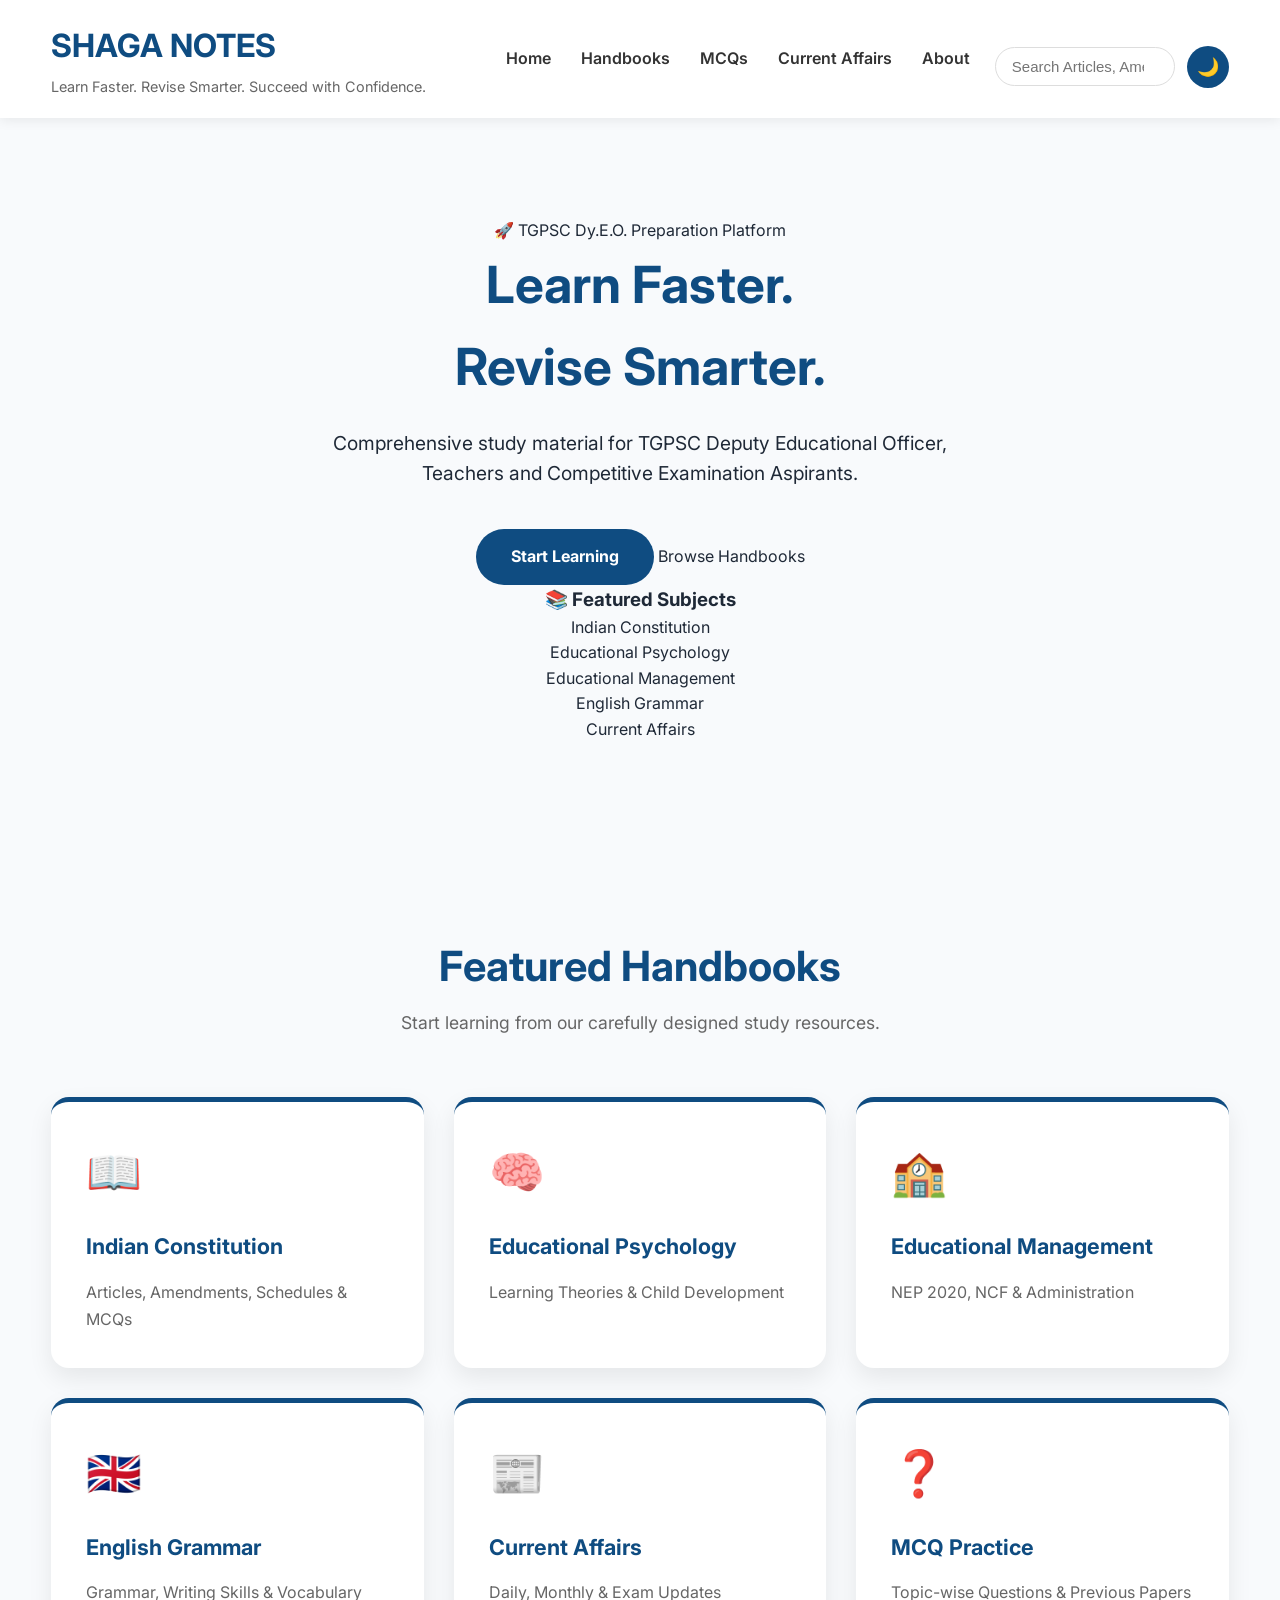
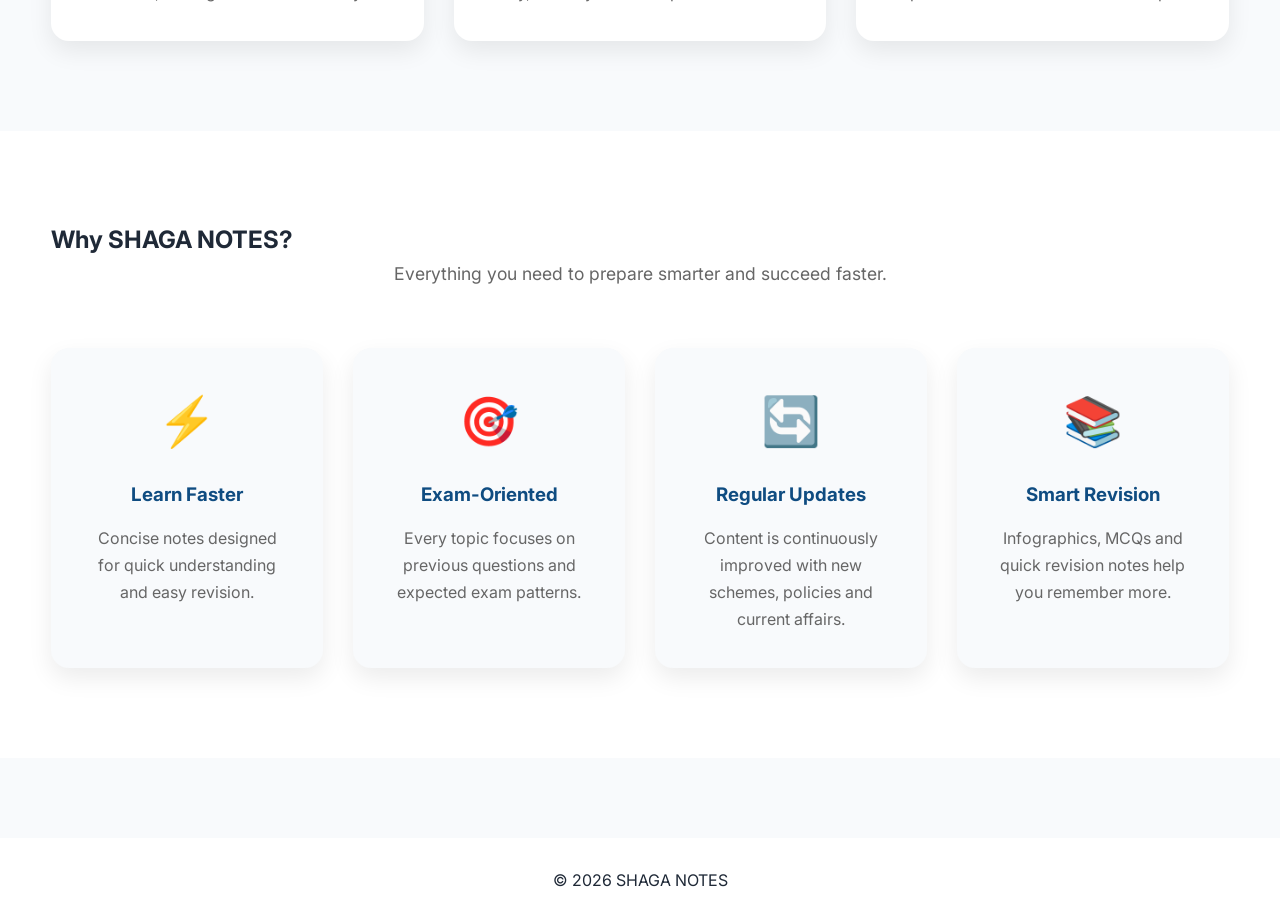
==== index.html @ 4fc5cce2 "Initial SHAGA NOTES website" ====
<!DOCTYPE html>
<html lang="en">

<head>

    <meta charset="UTF-8">
    <meta name="viewport" content="width=device-width, initial-scale=1.0">

    <title>SHAGA NOTES | Learn Faster. Revise Smarter.</title>

    <link rel="preconnect" href="https://fonts.googleapis.com">
    <link rel="preconnect" href="https://fonts.gstatic.com" crossorigin>

    <link
        href="https://fonts.googleapis.com/css2?family=Inter:wght@300;400;500;600;700&family=Poppins:wght@600;700&display=swap"
        rel="stylesheet">

    <link rel="stylesheet" href="assets/css/variables.css">
    <link rel="stylesheet" href="assets/css/base.css">
    <link rel="stylesheet" href="assets/css/layout.css">
    <link rel="stylesheet" href="assets/css/components.css">
    <link rel="stylesheet" href="assets/css/responsive.css">

</head>

<body>
    <header class="site-header">

        <div class="container">

            <div class="logo">

                <h1>SHAGA NOTES</h1>

                <p>Learn Faster. Revise Smarter. Succeed with Confidence.</p>

            </div>

            <nav class="navbar">

    <ul class="nav-links">

        <li><a href="#">Home</a></li>
        <li><a href="#">Handbooks</a></li>
        <li><a href="#">MCQs</a></li>
        <li><a href="#">Current Affairs</a></li>
        <li><a href="#">About</a></li>

    </ul>

    <div class="nav-actions">

        <input
            type="search"
            id="searchBox"
            placeholder="Search Articles, Amendments..."
        >

        <button id="themeToggle">🌙</button>

    </div>

</nav>
        </div>

    </header>

    <main>

        <section class="hero">

            <div class="hero-left">

                <span class="badge">🚀 TGPSC Dy.E.O. Preparation Platform</span>

                <h2>
                    Learn Faster.<br>
                    Revise Smarter.
                </h2>

                <p>
                    Comprehensive study material for TGPSC Deputy Educational Officer,
                    Teachers and Competitive Examination Aspirants.
                </p>

                <div class="hero-buttons">

                    <a href="#" class="btn">Start Learning</a>

                    <a href="#" class="btn-outline">Browse Handbooks</a>

                </div>

            </div>

            <div class="hero-right">

                <div class="hero-card">

                    <h3>📚 Featured Subjects</h3>

                    <ul>

                        <li>Indian Constitution</li>

                        <li>Educational Psychology</li>

                        <li>Educational Management</li>

                        <li>English Grammar</li>

                        <li>Current Affairs</li>

                    </ul>

                </div>

            </div>

        </section>
        <section class="handbooks">

            <div class="container">

                <h2>Featured Handbooks</h2>

                <p class="section-subtitle">
                    Start learning from our carefully designed study resources.
                </p>

                <div class="handbook-grid">

                    <a class="book-card" href="books/constitution/index.html">

                        <span class="icon">📖</span>

                        <h3>Indian Constitution</h3>

                        <p>Articles, Amendments, Schedules & MCQs</p>

                    </a>

                    <a class="book-card" href="#">

                        <span class="icon">🧠</span>

                        <h3>Educational Psychology</h3>

                        <p>Learning Theories & Child Development</p>

                    </a>

                    <a class="book-card" href="#">

                        <span class="icon">🏫</span>

                        <h3>Educational Management</h3>

                        <p>NEP 2020, NCF & Administration</p>

                    </a>

                    <a class="book-card" href="#">

                        <span class="icon">🇬🇧</span>

                        <h3>English Grammar</h3>

                        <p>Grammar, Writing Skills & Vocabulary</p>

                    </a>

                    <a class="book-card" href="#">

                        <span class="icon">📰</span>

                        <h3>Current Affairs</h3>

                        <p>Daily, Monthly & Exam Updates</p>

                    </a>

                    <a class="book-card" href="#">

                        <span class="icon">❓</span>

                        <h3>MCQ Practice</h3>

                        <p>Topic-wise Questions & Previous Papers</p>

                    </a>

                </div>

            </div>

        </section>
        <section class="features">

            <div class="container">

                <h2>Why SHAGA NOTES?</h2>

                <p class="section-subtitle">

                    Everything you need to prepare smarter and succeed faster.

                </p>

                <div class="feature-grid">

                    <div class="feature-card">

                        <div class="feature-icon">⚡</div>

                        <h3>Learn Faster</h3>

                        <p>

                            Concise notes designed for quick understanding and easy revision.

                        </p>

                    </div>

                    <div class="feature-card">

                        <div class="feature-icon">🎯</div>

                        <h3>Exam-Oriented</h3>

                        <p>

                            Every topic focuses on previous questions and expected exam patterns.

                        </p>

                    </div>

                    <div class="feature-card">

                        <div class="feature-icon">🔄</div>

                        <h3>Regular Updates</h3>

                        <p>

                            Content is continuously improved with new schemes, policies and current affairs.

                        </p>

                    </div>

                    <div class="feature-card">

                        <div class="feature-icon">📚</div>

                        <h3>Smart Revision</h3>

                        <p>

                            Infographics, MCQs and quick revision notes help you remember more.

                        </p>

                    </div>

                </div>

            </div>

        </section>
    </main>

    <footer>

        <p>

            © 2026 SHAGA NOTES

        </p>

    </footer>
<script src="assets/js/app.js"></script>
</body>

</html>
---- assets/css/variables.css ----
:root{

--primary:#0F4C81;
--secondary:#00B894;

--background:#F8FAFC;
--card:#FFFFFF;

--text:#1F2937;

--border:#E5E7EB;

--shadow:0 10px 25px rgba(0,0,0,.08);

}

body.dark{

--background:#121212;

--card:#1E1E1E;

--text:#F5F5F5;

--border:#333;

--shadow:0 10px 25px rgba(0,0,0,.45);

}
---- assets/css/base.css ----
*{
margin:0;
padding:0;
box-sizing:border-box;
}

html{
scroll-behavior:smooth;
}

body{

font-family:'Inter',sans-serif;

background:var(--background);

color:var(--text);

transition:.35s;

line-height:1.6;

}

a{
text-decoration:none;
color:inherit;
}

ul{
list-style:none;
}

img{
max-width:100%;
display:block;
}

button{

cursor:pointer;

font-family:inherit;

}
---- assets/css/layout.css ----
.container{

width:min(1200px,92%);

margin:auto;

}

.site-header{

background : var(--card);

box-shadow:0 2px 12px rgba(0,0,0,.08);

position:sticky;

top:0;

z-index:100;

}

.site-header .container{

display:flex;

justify-content:space-between;

align-items:center;

padding:20px 0;

}

.logo h1{

color:#0F4C81;

font-size:2rem;

margin-bottom:4px;

}

.logo p{

font-size:.9rem;

color:#666;

}

nav ul{

display:flex;

gap:30px;

list-style:none;

}

nav a{

text-decoration:none;

color:#333;

font-weight:600;

transition:.3s;

}

nav a:hover{

color:#0F4C81;

}

.hero{

text-align:center;

padding:100px 20px;

}

.hero h2{

font-size:3.2rem;

color:#0F4C81;

margin-bottom:20px;

}

.hero p{

max-width:700px;

margin:auto;

font-size:1.2rem;

margin-bottom:40px;

}

.btn{

display:inline-block;

padding:15px 35px;

background:#0F4C81;

color:white;

text-decoration:none;

border-radius:40px;

font-weight:bold;

transition:.3s;

}

.btn:hover{

background:#08345a;

}

footer{

margin-top:80px;

padding:30px;

text-align:center;

background:var(--card);

}/* ==========================================
   FEATURED HANDBOOKS
========================================== */

.handbooks{

    padding:90px 0;

    background:#f8fafc;

}

.handbooks h2{

    text-align:center;

    font-size:2.6rem;

    color:#0F4C81;

    margin-bottom:10px;

}

.section-subtitle{

    text-align:center;

    color:#666;

    margin-bottom:60px;

    font-size:1.1rem;

}

.handbook-grid{

    display:grid;

    grid-template-columns:repeat(auto-fit,minmax(300px,1fr));

    gap:30px;

}

.book-card{

    background:var(--card);

    color:var(--text);

    border-radius:18px;

    padding:35px;

    text-decoration:none;

    color:#222;

    box-shadow:0 10px 25px rgba(0,0,0,.08);

    transition:.35s;

    border-top:5px solid #0F4C81;

}

.book-card:hover{

    transform:translateY(-10px);

    box-shadow:0 18px 40px rgba(0,0,0,.15);

}

.book-card .icon{

    font-size:2.8rem;

    display:block;

    margin-bottom:20px;

}

.book-card h3{

    color:#0F4C81;

    margin-bottom:15px;

    font-size:1.35rem;

}

.book-card p{

    color:#666;

    line-height:1.7;

}

/* ==========================================
   WHY SHAGA NOTES
========================================== */

.features{

    padding:90px 0;

    background:var(--card);

}

.feature-grid{

    display:grid;

    grid-template-columns:repeat(auto-fit,minmax(250px,1fr));

    gap:30px;

    margin-top:50px;

}

.feature-card{

    text-align:center;

    padding:35px;

    border-radius:18px;

    background:var(--background);

    box-shadow:0 10px 25px rgba(0,0,0,.08);

    transition:.35s;

}

.feature-card:hover{

    transform:translateY(-8px);

    box-shadow:0 18px 40px rgba(0,0,0,.15);

}

.feature-icon{

    font-size:3rem;

    margin-bottom:20px;

}

.feature-card h3{

    color:#0F4C81;

    margin-bottom:15px;

}

.feature-card p{

    color:#666;

    line-height:1.7;

}

/* ===========================
   NAV ACTIONS
=========================== */

.navbar{

display:flex;

align-items:center;

gap:25px;

}

.nav-actions{

display:flex;

align-items:center;

gap:12px;

}

#searchBox{

padding:10px 16px;

border-radius:30px;

border:1px solid #ddd;

width:240px;

font-size:15px;

outline:none;

transition:.3s;

}

#searchBox:focus{

border-color:#0F4C81;

}

#themeToggle{

width:42px;

height:42px;

border:none;

border-radius:50%;

background:#0F4C81;

color:white;

cursor:pointer;

font-size:18px;

transition:.3s;

}

#themeToggle:hover{

transform:rotate(20deg);

}
---- assets/css/components.css ----
.card h3{

margin:20px 0;

color:var(--primary);

}

.card p{

color:#666;

}
---- assets/css/responsive.css ----
@media(max-width:768px){

.navbar{

flex-direction:column;

gap:20px;

}

.nav-links{

flex-direction:column;

text-align:center;

}

.hero h1{

font-size:40px;

}

}
/* Why SHAGA NOTES */

@media(max-width:768px){

.feature-grid{

grid-template-columns:1fr;

}

}

.nav-actions{

justify-content:center;

margin-top:15px;

}

#searchBox{

width:180px;

}
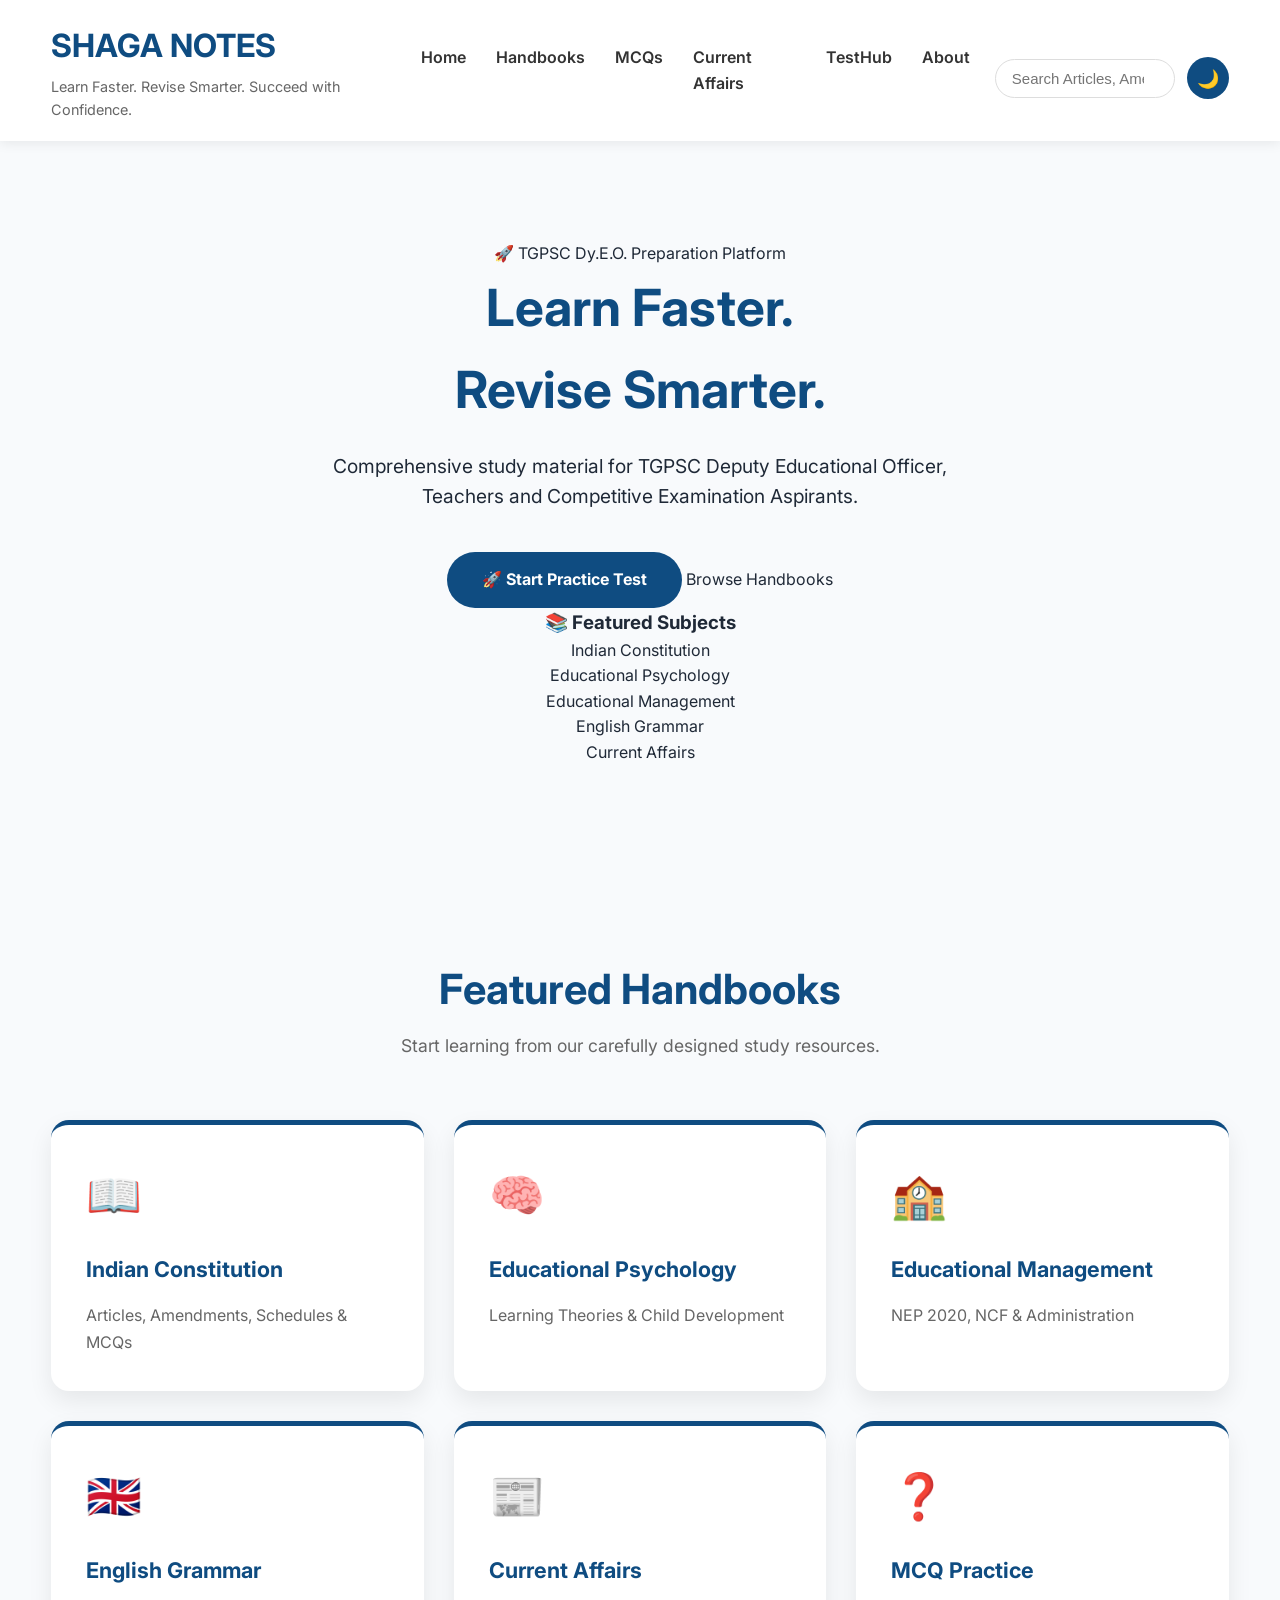
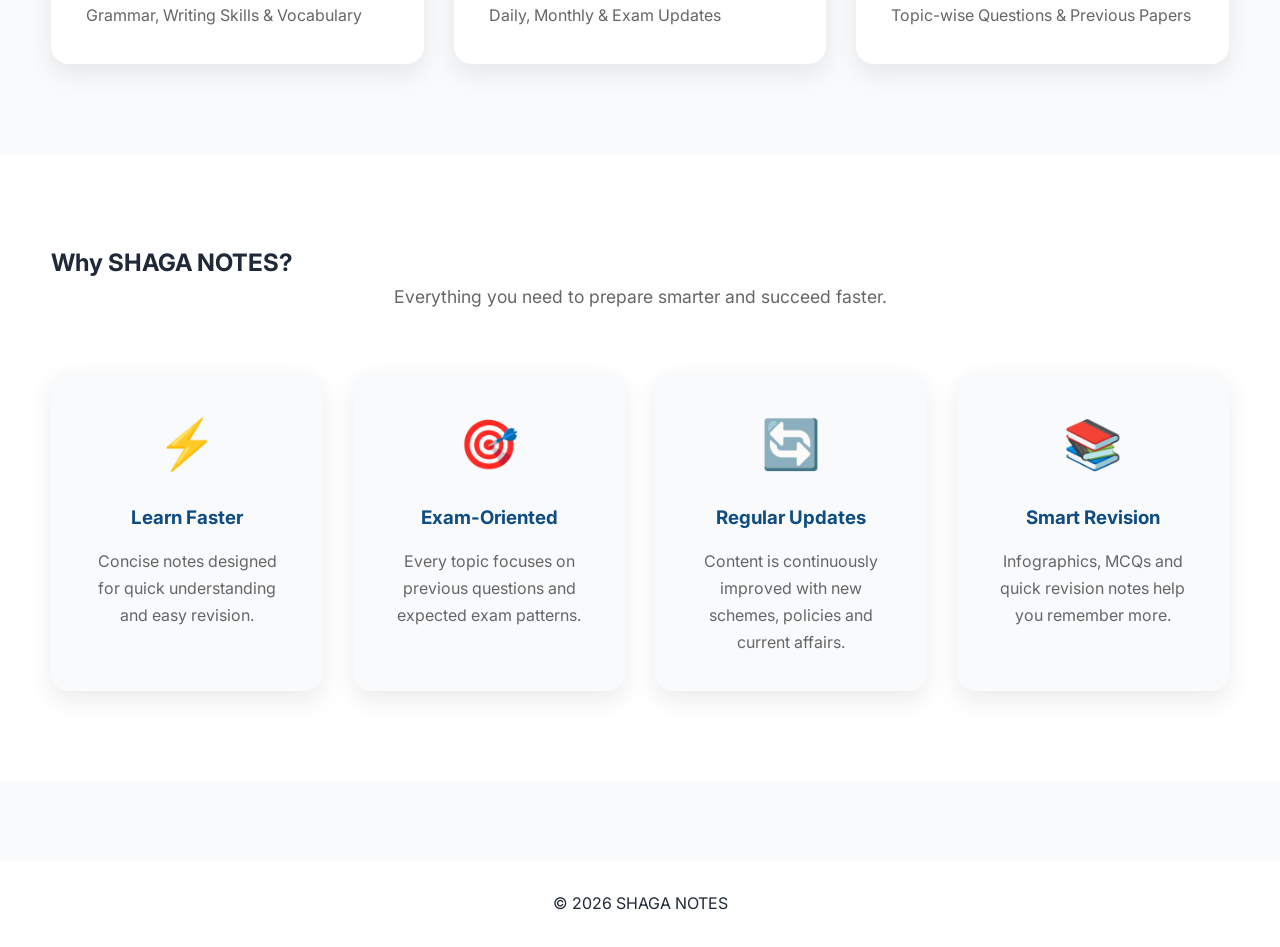
==== commit 22f02388: "Add TestHub button to SHAGA NOTES homepage" ====
--- a/index.html
+++ b/index.html
@@ -44,6 +44,7 @@
         <li><a href="#">Handbooks</a></li>
         <li><a href="#">MCQs</a></li>
         <li><a href="#">Current Affairs</a></li>
+        <li><a href="cbt/config.html">TestHub</a></li>
         <li><a href="#">About</a></li>
 
     </ul>
@@ -85,9 +86,11 @@
 
                 <div class="hero-buttons">
 
-                    <a href="#" class="btn">Start Learning</a>
-
-                    <a href="#" class="btn-outline">Browse Handbooks</a>
+                    <a href="cbt/config.html" class="btn">
+                        🚀 Start Practice Test
+                    </a>
+
+                    <a href="books/constitution/index.html" class="btn-outline">Browse Handbooks</a>
 
                 </div>
 
